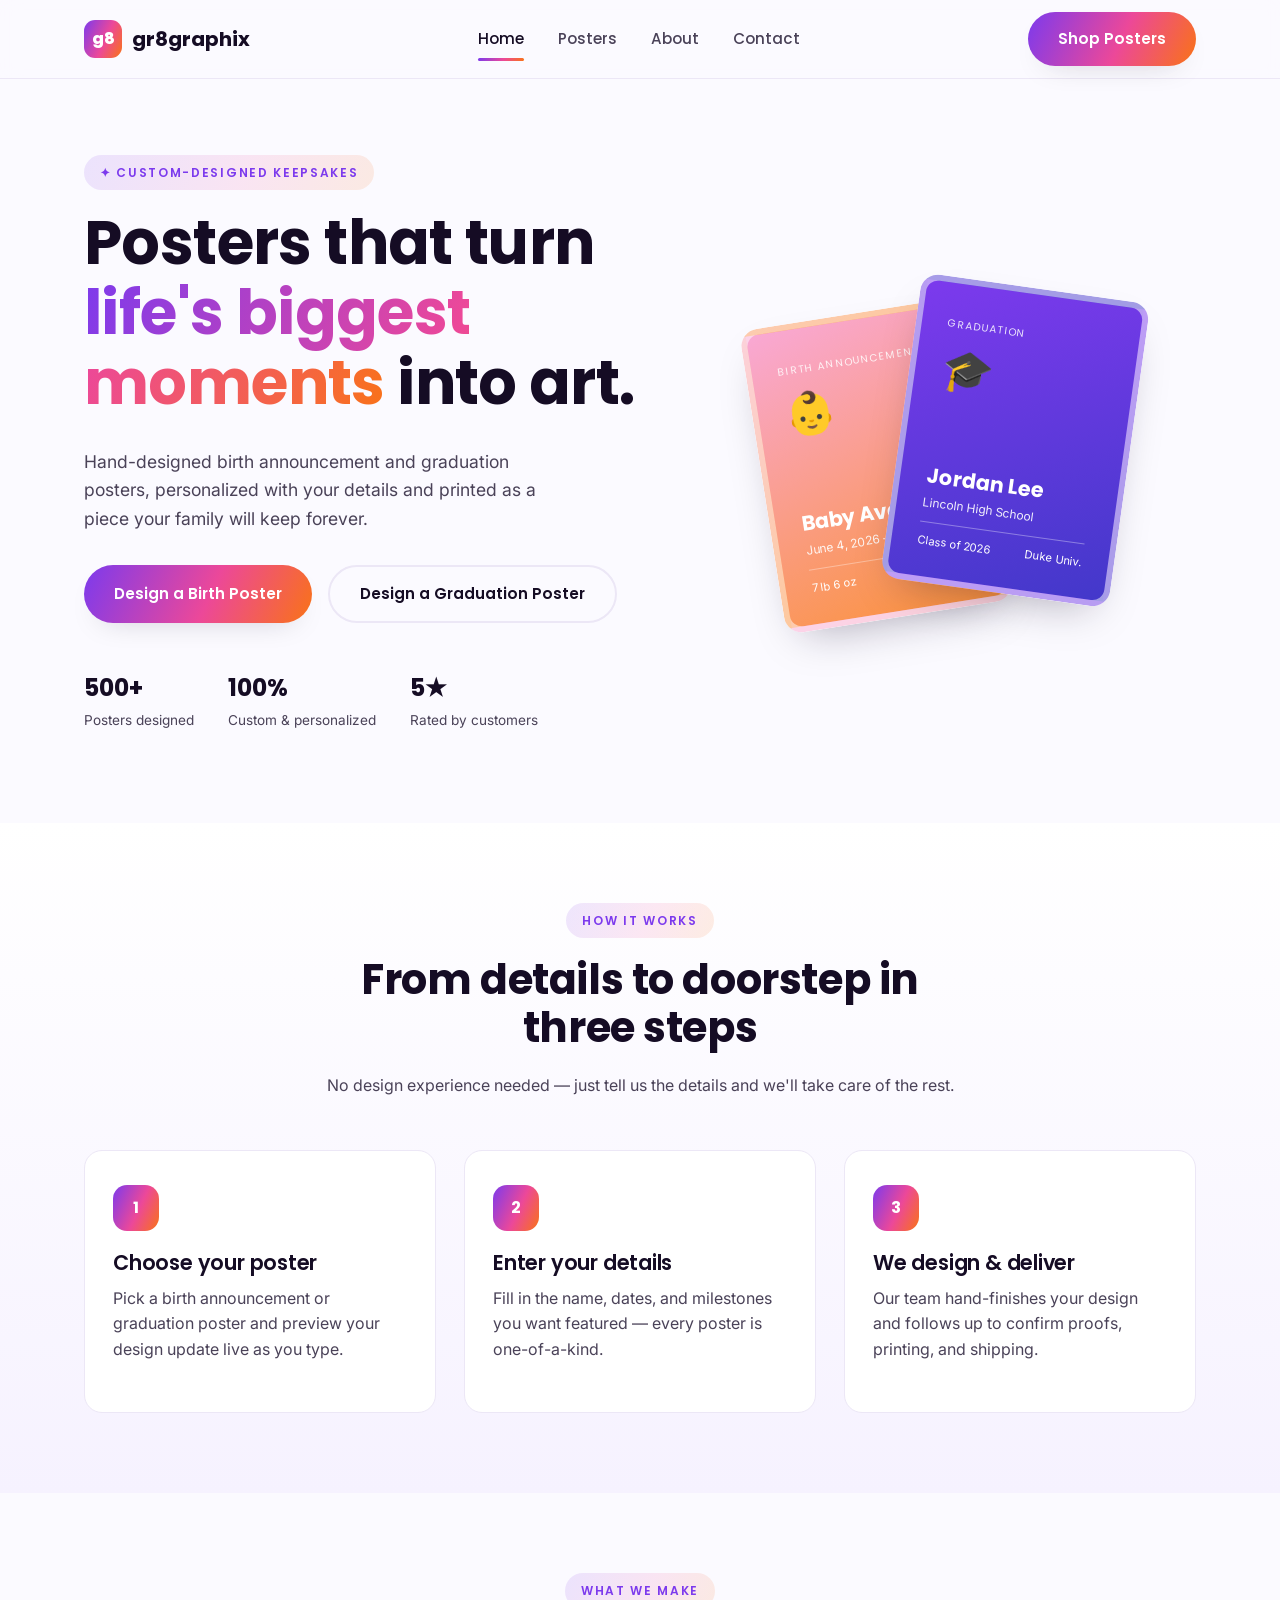
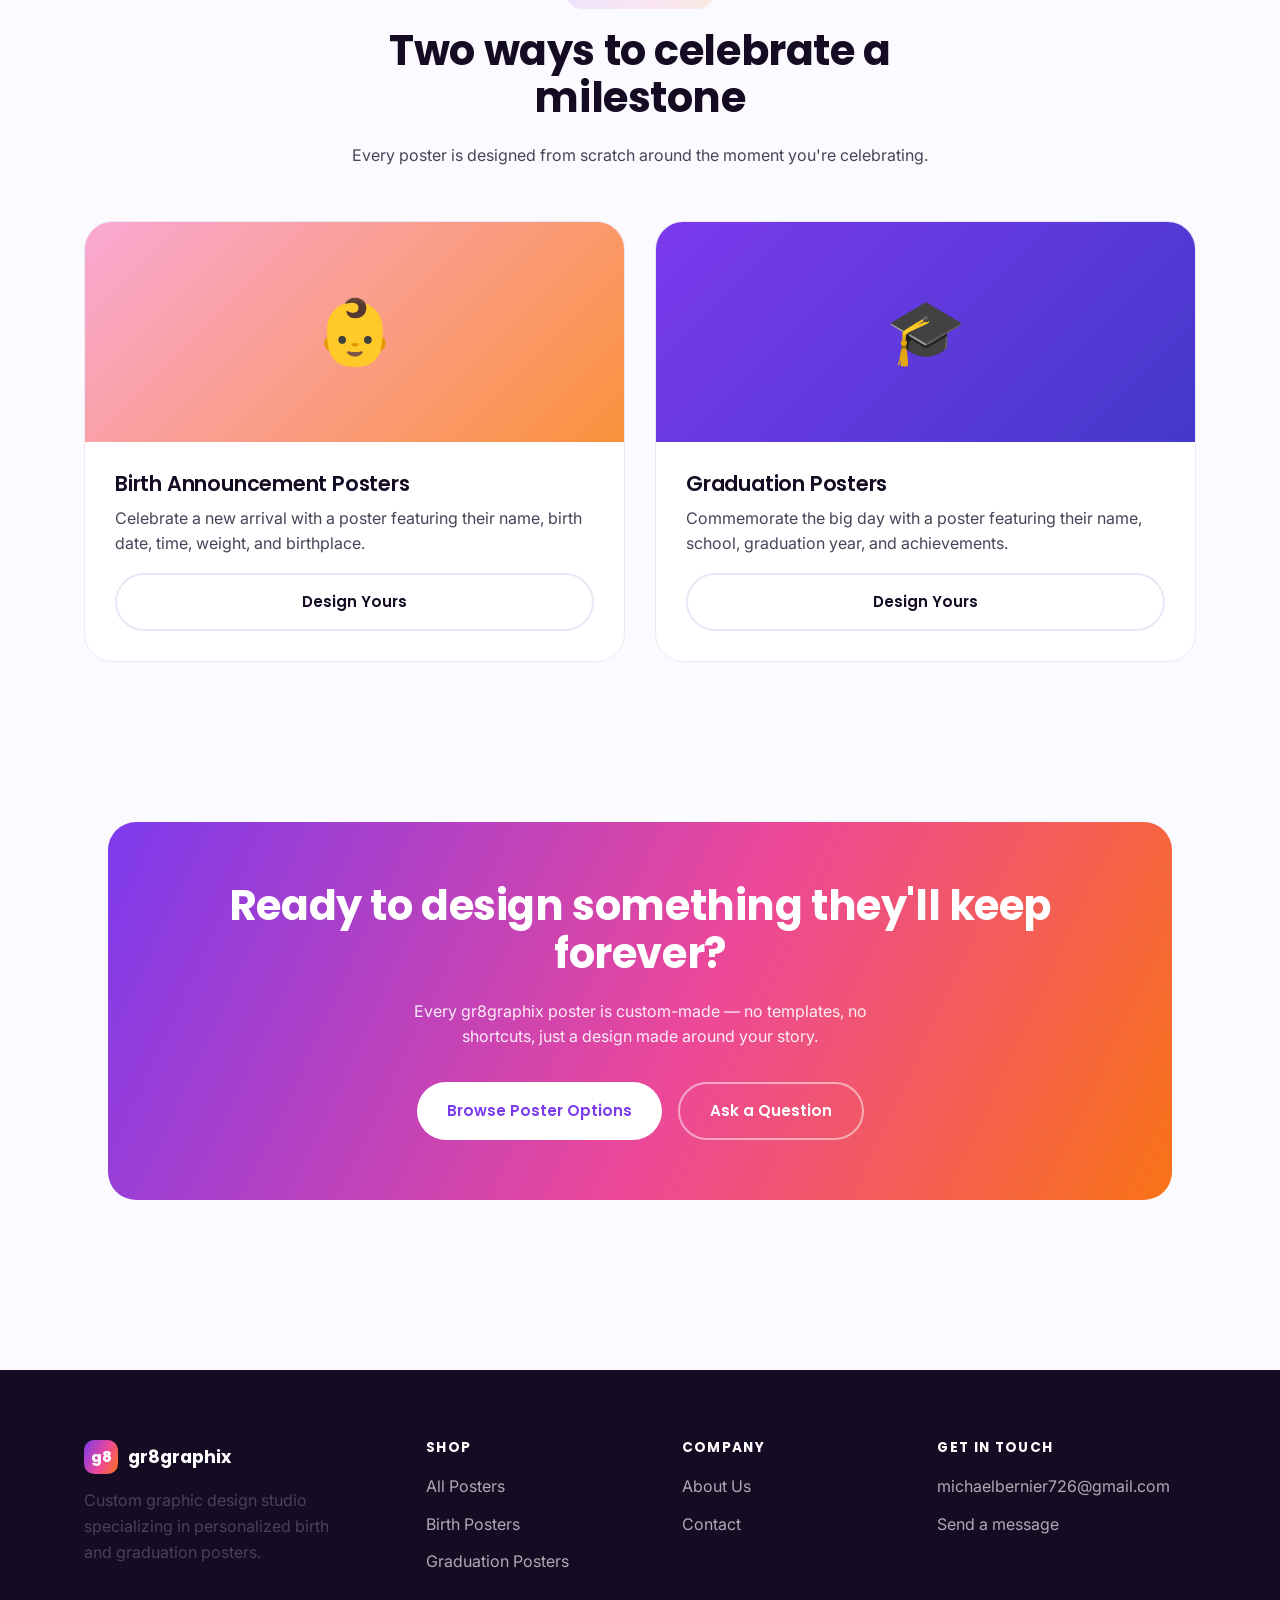
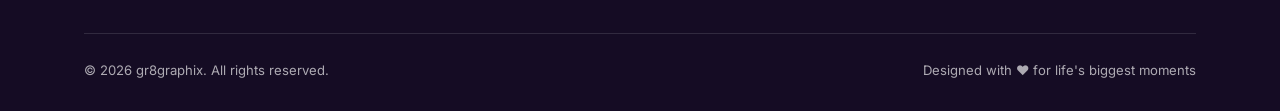
==== index.html @ 395bb6df "Add gr8graphix website: home, poster options, buy pages, about, contact Static multi-page site with " ====
<!DOCTYPE html>
<html lang="en">
<head>
<meta charset="UTF-8">
<meta name="viewport" content="width=device-width, initial-scale=1.0">
<title>gr8graphix — Custom Birth &amp; Graduation Posters</title>
<meta name="description" content="Custom-designed birth announcement and graduation posters from gr8graphix. Personalized keepsakes, made just for you.">
<link rel="preconnect" href="https://fonts.googleapis.com">
<link href="https://fonts.googleapis.com/css2?family=Inter:wght@400;500;600&family=Poppins:wght@600;700;800&display=swap" rel="stylesheet">
<link rel="stylesheet" href="css/style.css">
</head>
<body data-page="home">

<header class="navbar">
  <div class="container">
    <a href="index.html" class="logo">
      <span class="mark">g8</span>
      gr8graphix
    </a>
    <nav class="nav-links">
      <a href="index.html" data-nav="home">Home</a>
      <a href="posters.html" data-nav="posters">Posters</a>
      <a href="about.html" data-nav="about">About</a>
      <a href="contact.html" data-nav="contact">Contact</a>
    </nav>
    <div class="nav-cta">
      <a href="posters.html" class="btn btn-primary">Shop Posters</a>
      <button class="nav-toggle" aria-label="Toggle menu">
        <span></span><span></span><span></span>
      </button>
    </div>
  </div>
</header>

<main>

  <section class="hero">
    <div class="container">
      <div>
        <span class="eyebrow">✦ Custom-designed keepsakes</span>
        <h1>Posters that turn <span class="gradient-text">life's biggest moments</span> into art.</h1>
        <p style="font-size:1.1rem; max-width:480px;">
          Hand-designed birth announcement and graduation posters, personalized with your details
          and printed as a piece your family will keep forever.
        </p>
        <div class="hero-actions">
          <a href="birth.html" class="btn btn-primary">Design a Birth Poster</a>
          <a href="graduation.html" class="btn btn-outline">Design a Graduation Poster</a>
        </div>
        <div class="hero-stats">
          <div><strong>500+</strong><span>Posters designed</span></div>
          <div><strong>100%</strong><span>Custom &amp; personalized</span></div>
          <div><strong>5★</strong><span>Rated by customers</span></div>
        </div>
      </div>
      <div class="poster-stage">
        <div class="poster-card birth">
          <div>
            <span class="tag">Birth Announcement</span>
            <div class="big-emoji">👶</div>
          </div>
          <div>
            <div class="name">Baby Ava</div>
            <div class="meta">June 4, 2026 · Austin, TX</div>
            <div class="stat-row">
              <span>7 lb 6 oz</span>
              <span>8:14 AM</span>
            </div>
          </div>
        </div>
        <div class="poster-card grad">
          <div>
            <span class="tag">Graduation</span>
            <div class="big-emoji">🎓</div>
          </div>
          <div>
            <div class="name">Jordan Lee</div>
            <div class="meta">Lincoln High School</div>
            <div class="stat-row">
              <span>Class of 2026</span>
              <span>Duke Univ.</span>
            </div>
          </div>
        </div>
      </div>
    </div>
  </section>

  <section class="alt-bg">
    <div class="container">
      <div class="section-head">
        <span class="eyebrow">How it works</span>
        <h2>From details to doorstep in three steps</h2>
        <p>No design experience needed — just tell us the details and we'll take care of the rest.</p>
      </div>
      <div class="steps-grid">
        <div class="step-card">
          <div class="step-num">1</div>
          <h3>Choose your poster</h3>
          <p>Pick a birth announcement or graduation poster and preview your design update live as you type.</p>
        </div>
        <div class="step-card">
          <div class="step-num">2</div>
          <h3>Enter your details</h3>
          <p>Fill in the name, dates, and milestones you want featured — every poster is one-of-a-kind.</p>
        </div>
        <div class="step-card">
          <div class="step-num">3</div>
          <h3>We design &amp; deliver</h3>
          <p>Our team hand-finishes your design and follows up to confirm proofs, printing, and shipping.</p>
        </div>
      </div>
    </div>
  </section>

  <section>
    <div class="container">
      <div class="section-head">
        <span class="eyebrow">What we make</span>
        <h2>Two ways to celebrate a milestone</h2>
        <p>Every poster is designed from scratch around the moment you're celebrating.</p>
      </div>
      <div class="options-grid">
        <div class="option-card">
          <div class="option-banner birth"><span class="emoji">👶</span></div>
          <div class="option-body">
            <h3>Birth Announcement Posters</h3>
            <p>Celebrate a new arrival with a poster featuring their name, birth date, time, weight, and birthplace.</p>
            <a href="birth.html" class="btn btn-outline btn-block">Design Yours</a>
          </div>
        </div>
        <div class="option-card">
          <div class="option-banner grad"><span class="emoji">🎓</span></div>
          <div class="option-body">
            <h3>Graduation Posters</h3>
            <p>Commemorate the big day with a poster featuring their name, school, graduation year, and achievements.</p>
            <a href="graduation.html" class="btn btn-outline btn-block">Design Yours</a>
          </div>
        </div>
      </div>
    </div>
  </section>

  <section>
    <div class="container">
      <div class="cta-band">
        <h2>Ready to design something they'll keep forever?</h2>
        <p>Every gr8graphix poster is custom-made — no templates, no shortcuts, just a design made around your story.</p>
        <div class="hero-actions" style="justify-content:center;">
          <a href="posters.html" class="btn btn-light">Browse Poster Options</a>
          <a href="contact.html" class="btn btn-outline">Ask a Question</a>
        </div>
      </div>
    </div>
  </section>

</main>

<footer>
  <div class="container">
    <div class="footer-grid">
      <div>
        <div class="footer-logo">
          <span class="mark">g8</span>
          <span>gr8graphix</span>
        </div>
        <p style="max-width:260px;">Custom graphic design studio specializing in personalized birth and graduation posters.</p>
      </div>
      <div>
        <h4>Shop</h4>
        <ul>
          <li><a href="posters.html">All Posters</a></li>
          <li><a href="birth.html">Birth Posters</a></li>
          <li><a href="graduation.html">Graduation Posters</a></li>
        </ul>
      </div>
      <div>
        <h4>Company</h4>
        <ul>
          <li><a href="about.html">About Us</a></li>
          <li><a href="contact.html">Contact</a></li>
        </ul>
      </div>
      <div>
        <h4>Get in touch</h4>
        <ul>
          <li><a href="mailto:michaelbernier726@gmail.com">michaelbernier726@gmail.com</a></li>
          <li><a href="contact.html">Send a message</a></li>
        </ul>
      </div>
    </div>
    <div class="footer-bottom">
      <span>© <span data-year></span> gr8graphix. All rights reserved.</span>
      <span>Designed with ♥ for life's biggest moments</span>
    </div>
  </div>
</footer>

<script src="js/main.js"></script>
</body>
</html>
---- css/style.css ----
/* ==========================================================================
   gr8graphix — Bold & Modern theme
   ========================================================================== */

:root {
  --purple: #7c3aed;
  --pink: #ec4899;
  --orange: #f97316;
  --gradient: linear-gradient(115deg, var(--purple) 0%, var(--pink) 55%, var(--orange) 100%);
  --gradient-soft: linear-gradient(115deg, rgba(124,58,237,0.12) 0%, rgba(236,72,153,0.12) 55%, rgba(249,115,22,0.12) 100%);
  --ink: #150c24;
  --ink-soft: #4a4258;
  --bg: #fbfaff;
  --card: #ffffff;
  --line: #ece7f6;
  --radius-lg: 28px;
  --radius-md: 18px;
  --radius-sm: 12px;
  --shadow: 0 20px 45px -20px rgba(21, 12, 36, 0.35);
  --shadow-soft: 0 12px 30px -18px rgba(21, 12, 36, 0.25);
  font-size: 16px;
}

* { box-sizing: border-box; }

html { scroll-behavior: smooth; }

body {
  margin: 0;
  background: var(--bg);
  color: var(--ink);
  font-family: 'Inter', -apple-system, BlinkMacSystemFont, 'Segoe UI', sans-serif;
  line-height: 1.6;
  -webkit-font-smoothing: antialiased;
}

h1, h2, h3, h4 {
  font-family: 'Poppins', 'Inter', sans-serif;
  line-height: 1.15;
  margin: 0 0 0.5em;
  letter-spacing: -0.01em;
}

h1 { font-size: clamp(2.4rem, 5vw, 3.8rem); font-weight: 700; }
h2 { font-size: clamp(1.8rem, 3.4vw, 2.6rem); font-weight: 700; }
h3 { font-size: 1.3rem; font-weight: 600; }

p { margin: 0 0 1em; color: var(--ink-soft); }

a { color: inherit; text-decoration: none; }

img { max-width: 100%; display: block; }

.container {
  width: 100%;
  max-width: 1160px;
  margin: 0 auto;
  padding: 0 24px;
}

.gradient-text {
  background: var(--gradient);
  -webkit-background-clip: text;
  background-clip: text;
  color: transparent;
}

.eyebrow {
  display: inline-flex;
  align-items: center;
  gap: 8px;
  font-family: 'Poppins', sans-serif;
  font-size: 0.75rem;
  font-weight: 600;
  letter-spacing: 0.14em;
  text-transform: uppercase;
  color: var(--purple);
  background: var(--gradient-soft);
  padding: 8px 16px;
  border-radius: 999px;
  margin-bottom: 18px;
}

/* ---------- Buttons ---------- */
.btn {
  display: inline-flex;
  align-items: center;
  justify-content: center;
  gap: 8px;
  font-family: 'Poppins', sans-serif;
  font-weight: 600;
  font-size: 0.95rem;
  padding: 15px 30px;
  border-radius: 999px;
  border: none;
  cursor: pointer;
  transition: transform 0.2s ease, box-shadow 0.2s ease, opacity 0.2s ease;
  white-space: nowrap;
}

.btn-primary {
  background: var(--gradient);
  color: #fff;
  box-shadow: var(--shadow-soft);
}

.btn-primary:hover { transform: translateY(-2px); box-shadow: var(--shadow); }

.btn-outline {
  background: transparent;
  color: var(--ink);
  border: 2px solid var(--line);
}

.btn-outline:hover { border-color: var(--purple); color: var(--purple); }

.btn-light {
  background: #fff;
  color: var(--purple);
}

.btn-light:hover { transform: translateY(-2px); }

.btn-block { width: 100%; }

/* ---------- Navbar ---------- */
.navbar {
  position: sticky;
  top: 0;
  z-index: 100;
  background: rgba(251, 250, 255, 0.85);
  backdrop-filter: blur(10px);
  border-bottom: 1px solid var(--line);
}

.navbar .container {
  display: flex;
  align-items: center;
  justify-content: space-between;
  height: 78px;
}

.logo {
  display: flex;
  align-items: center;
  gap: 10px;
  font-family: 'Poppins', sans-serif;
  font-weight: 700;
  font-size: 1.25rem;
  color: var(--ink);
}

.logo .mark {
  width: 38px;
  height: 38px;
  border-radius: 11px;
  background: var(--gradient);
  display: flex;
  align-items: center;
  justify-content: center;
  color: #fff;
  font-weight: 800;
  font-size: 1rem;
}

.nav-links {
  display: flex;
  align-items: center;
  gap: 34px;
  font-family: 'Poppins', sans-serif;
  font-weight: 500;
  font-size: 0.95rem;
}

.nav-links a {
  color: var(--ink-soft);
  position: relative;
  padding: 6px 0;
}

.nav-links a:hover, .nav-links a.active { color: var(--ink); }

.nav-links a.active::after {
  content: "";
  position: absolute;
  left: 0; right: 0; bottom: -4px;
  height: 3px;
  border-radius: 3px;
  background: var(--gradient);
}

.nav-cta { display: flex; align-items: center; gap: 18px; }

.nav-toggle {
  display: none;
  flex-direction: column;
  gap: 5px;
  background: none;
  border: none;
  cursor: pointer;
  padding: 8px;
}

.nav-toggle span {
  width: 24px;
  height: 2px;
  background: var(--ink);
  border-radius: 2px;
}

/* ---------- Hero ---------- */
.hero {
  padding: 76px 0 90px;
  overflow: hidden;
}

.hero .container {
  display: grid;
  grid-template-columns: 1.05fr 0.95fr;
  gap: 50px;
  align-items: center;
}

.hero-actions {
  display: flex;
  gap: 16px;
  flex-wrap: wrap;
  margin-top: 32px;
}

.hero-stats {
  display: flex;
  gap: 34px;
  margin-top: 46px;
  flex-wrap: wrap;
}

.hero-stats div strong {
  display: block;
  font-family: 'Poppins', sans-serif;
  font-size: 1.5rem;
  color: var(--ink);
}

.hero-stats div span { font-size: 0.85rem; color: var(--ink-soft); }

/* ---------- Poster mockups (CSS-only) ---------- */
.poster-stage {
  position: relative;
  min-height: 420px;
  display: flex;
  align-items: center;
  justify-content: center;
}

.poster-card {
  width: 230px;
  aspect-ratio: 3/4;
  border-radius: var(--radius-md);
  box-shadow: var(--shadow);
  padding: 26px;
  display: flex;
  flex-direction: column;
  justify-content: space-between;
  color: #fff;
  position: absolute;
  border: 6px solid rgba(255,255,255,0.5);
}

.poster-card.birth {
  background: linear-gradient(160deg, #f9a8d4 0%, #fb923c 100%);
  transform: rotate(-9deg) translate(-70px, 10px);
}

.poster-card.grad {
  background: linear-gradient(160deg, #7c3aed 0%, #4338ca 100%);
  transform: rotate(8deg) translate(70px, -14px);
  z-index: 2;
}

.poster-card .tag {
  font-family: 'Poppins', sans-serif;
  font-size: 0.65rem;
  text-transform: uppercase;
  letter-spacing: 0.12em;
  opacity: 0.85;
}

.poster-card .big-emoji { font-size: 2.6rem; }

.poster-card .name {
  font-family: 'Poppins', sans-serif;
  font-weight: 700;
  font-size: 1.3rem;
}

.poster-card .meta { font-size: 0.75rem; opacity: 0.9; }

.poster-card .stat-row {
  display: flex;
  justify-content: space-between;
  font-size: 0.7rem;
  border-top: 1px solid rgba(255,255,255,0.35);
  padding-top: 10px;
  margin-top: 10px;
}

/* ---------- Sections ---------- */
section { padding: 80px 0; }

.section-head {
  max-width: 640px;
  margin: 0 auto 52px;
  text-align: center;
}

.section-head.left { margin: 0 0 48px; text-align: left; }

.alt-bg { background: linear-gradient(180deg, #fff 0%, #f6f2ff 100%); }

/* ---------- Steps ---------- */
.steps-grid {
  display: grid;
  grid-template-columns: repeat(3, 1fr);
  gap: 28px;
}

.step-card {
  background: var(--card);
  border: 1px solid var(--line);
  border-radius: var(--radius-md);
  padding: 34px 28px;
}

.step-num {
  width: 46px;
  height: 46px;
  border-radius: 14px;
  background: var(--gradient);
  color: #fff;
  display: flex;
  align-items: center;
  justify-content: center;
  font-family: 'Poppins', sans-serif;
  font-weight: 700;
  margin-bottom: 20px;
}

/* ---------- Option / category cards ---------- */
.options-grid {
  display: grid;
  grid-template-columns: repeat(2, 1fr);
  gap: 30px;
}

.option-card {
  background: var(--card);
  border-radius: var(--radius-lg);
  border: 1px solid var(--line);
  overflow: hidden;
  display: flex;
  flex-direction: column;
  transition: transform 0.25s ease, box-shadow 0.25s ease;
}

.option-card:hover { transform: translateY(-6px); box-shadow: var(--shadow); }

.option-banner {
  height: 220px;
  display: flex;
  align-items: center;
  justify-content: center;
  position: relative;
}

.option-banner.birth { background: linear-gradient(135deg, #f9a8d4, #fb923c); }
.option-banner.grad { background: linear-gradient(135deg, #7c3aed, #4338ca); }

.option-banner .emoji { font-size: 4rem; }

.option-body { padding: 30px; flex: 1; display: flex; flex-direction: column; }

.option-price {
  font-family: 'Poppins', sans-serif;
  font-weight: 700;
  font-size: 1.4rem;
  color: var(--ink);
  margin: 10px 0 18px;
}

.option-price span {
  font-size: 0.85rem;
  font-weight: 500;
  color: var(--ink-soft);
}

.feature-list { list-style: none; padding: 0; margin: 0 0 24px; }

.feature-list li {
  display: flex;
  align-items: flex-start;
  gap: 10px;
  font-size: 0.92rem;
  color: var(--ink-soft);
  margin-bottom: 10px;
}

.feature-list li::before {
  content: "✓";
  color: var(--purple);
  font-weight: 700;
  flex-shrink: 0;
}

/* ---------- Buy pages ---------- */
.buy-layout {
  display: grid;
  grid-template-columns: 0.85fr 1.15fr;
  gap: 56px;
  align-items: start;
}

.buy-preview {
  position: sticky;
  top: 110px;
  display: flex;
  flex-direction: column;
  align-items: center;
  gap: 22px;
}

.preview-poster {
  width: 100%;
  max-width: 320px;
  aspect-ratio: 3/4;
  border-radius: var(--radius-lg);
  box-shadow: var(--shadow);
  border: 8px solid #fff;
  padding: 36px 28px;
  display: flex;
  flex-direction: column;
  justify-content: space-between;
  color: #fff;
}

.preview-poster.birth { background: linear-gradient(165deg, #f9a8d4 0%, #fb923c 100%); }
.preview-poster.grad { background: linear-gradient(165deg, #7c3aed 0%, #4338ca 100%); }

.preview-poster .top-emoji { font-size: 2.8rem; }

.preview-poster .p-name {
  font-family: 'Poppins', sans-serif;
  font-weight: 700;
  font-size: 1.6rem;
  word-break: break-word;
}

.preview-poster .p-line { font-size: 0.85rem; opacity: 0.92; margin: 3px 0; }

.preview-poster .p-footer {
  border-top: 1px solid rgba(255,255,255,0.4);
  padding-top: 14px;
  margin-top: 14px;
  display: grid;
  gap: 6px;
  font-size: 0.78rem;
}

.preview-note {
  background: var(--card);
  border: 1px solid var(--line);
  border-radius: var(--radius-md);
  padding: 20px 22px;
  font-size: 0.88rem;
  color: var(--ink-soft);
  width: 100%;
  max-width: 320px;
}

.preview-note strong { color: var(--ink); }

/* ---------- Forms ---------- */
.form-card {
  background: var(--card);
  border: 1px solid var(--line);
  border-radius: var(--radius-lg);
  padding: 42px;
  box-shadow: var(--shadow-soft);
}

.form-row {
  display: grid;
  grid-template-columns: 1fr 1fr;
  gap: 20px;
}

.field { margin-bottom: 22px; }

.field label {
  display: block;
  font-family: 'Poppins', sans-serif;
  font-size: 0.85rem;
  font-weight: 600;
  margin-bottom: 8px;
  color: var(--ink);
}

.field .hint {
  font-size: 0.78rem;
  color: var(--ink-soft);
  font-weight: 400;
  margin-left: 4px;
}

.field input,
.field select,
.field textarea {
  width: 100%;
  padding: 13px 16px;
  border-radius: var(--radius-sm);
  border: 1.5px solid var(--line);
  background: #fdfcff;
  font-family: 'Inter', sans-serif;
  font-size: 0.95rem;
  color: var(--ink);
  transition: border-color 0.2s ease, box-shadow 0.2s ease;
}

.field input:focus,
.field select:focus,
.field textarea:focus {
  outline: none;
  border-color: var(--purple);
  box-shadow: 0 0 0 4px rgba(124, 58, 237, 0.12);
}

.field textarea { resize: vertical; min-height: 100px; }

fieldset {
  border: none;
  padding: 0;
  margin: 0 0 30px;
}

fieldset legend {
  font-family: 'Poppins', sans-serif;
  font-weight: 700;
  font-size: 1.05rem;
  padding: 0 0 16px;
  display: flex;
  align-items: center;
  gap: 10px;
}

fieldset legend .badge {
  width: 26px;
  height: 26px;
  border-radius: 8px;
  background: var(--gradient);
  color: #fff;
  font-size: 0.75rem;
  display: flex;
  align-items: center;
  justify-content: center;
  font-family: 'Poppins', sans-serif;
}

.form-note {
  font-size: 0.82rem;
  color: var(--ink-soft);
  background: var(--gradient-soft);
  border-radius: var(--radius-sm);
  padding: 14px 18px;
  margin-bottom: 26px;
}

.form-status {
  display: none;
  border-radius: var(--radius-sm);
  padding: 16px 18px;
  font-size: 0.9rem;
  margin-top: 20px;
}

.form-status.show { display: block; }

.form-status.success {
  background: #ecfdf5;
  color: #047857;
  border: 1px solid #a7f3d0;
}

.form-status.error {
  background: #fef2f2;
  color: #b91c1c;
  border: 1px solid #fecaca;
}

/* ---------- About page ---------- */
.about-hero {
  display: grid;
  grid-template-columns: 1fr 1fr;
  gap: 50px;
  align-items: center;
}

.value-grid {
  display: grid;
  grid-template-columns: repeat(3, 1fr);
  gap: 26px;
}

.value-card {
  padding: 30px;
  border-radius: var(--radius-md);
  background: var(--card);
  border: 1px solid var(--line);
}

.value-card .icon {
  font-size: 1.8rem;
  margin-bottom: 14px;
}

.about-photo {
  border-radius: var(--radius-lg);
  background: var(--gradient);
  aspect-ratio: 4/3.4;
  display: flex;
  align-items: center;
  justify-content: center;
  color: #fff;
  font-family: 'Poppins', sans-serif;
  font-weight: 700;
  font-size: 1.4rem;
  text-align: center;
  padding: 30px;
  box-shadow: var(--shadow);
  position: relative;
}

/* ---------- Contact page ---------- */
.contact-grid {
  display: grid;
  grid-template-columns: 0.85fr 1.15fr;
  gap: 50px;
}

.contact-info-card {
  background: var(--ink);
  color: #fff;
  border-radius: var(--radius-lg);
  padding: 40px;
}

.contact-info-card h3 { color: #fff; }
.contact-info-card p { color: rgba(255,255,255,0.7); }

.contact-item {
  display: flex;
  gap: 14px;
  align-items: flex-start;
  margin-bottom: 26px;
}

.contact-item .icon {
  width: 42px;
  height: 42px;
  border-radius: 12px;
  background: var(--gradient);
  display: flex;
  align-items: center;
  justify-content: center;
  flex-shrink: 0;
}

.contact-item strong { display: block; color: #fff; font-family: 'Poppins', sans-serif; }
.contact-item span { color: rgba(255,255,255,0.7); font-size: 0.9rem; }

.social-row { display: flex; gap: 12px; margin-top: 10px; }

.social-row a {
  width: 40px;
  height: 40px;
  border-radius: 10px;
  background: rgba(255,255,255,0.1);
  display: flex;
  align-items: center;
  justify-content: center;
  transition: background 0.2s ease;
}

.social-row a:hover { background: var(--gradient); }

/* ---------- FAQ ---------- */
.faq-item {
  border-bottom: 1px solid var(--line);
  padding: 22px 0;
}

.faq-item h4 { margin-bottom: 8px; }

/* ---------- CTA band ---------- */
.cta-band {
  background: var(--gradient);
  border-radius: var(--radius-lg);
  padding: 60px;
  text-align: center;
  color: #fff;
  margin: 0 24px;
}

.cta-band h2 { color: #fff; }
.cta-band p { color: rgba(255,255,255,0.9); max-width: 520px; margin: 0 auto 30px; }
.cta-band .btn-outline { border-color: rgba(255,255,255,0.5); color: #fff; }
.cta-band .btn-outline:hover { border-color: #fff; background: rgba(255,255,255,0.12); }

/* ---------- Footer ---------- */
footer {
  background: var(--ink);
  color: rgba(255,255,255,0.65);
  padding: 70px 0 30px;
  margin-top: 90px;
}

.footer-grid {
  display: grid;
  grid-template-columns: 1.4fr 1fr 1fr 1.2fr;
  gap: 40px;
  padding-bottom: 46px;
  border-bottom: 1px solid rgba(255,255,255,0.12);
}

.footer-grid h4 {
  color: #fff;
  font-size: 0.85rem;
  text-transform: uppercase;
  letter-spacing: 0.1em;
  margin-bottom: 18px;
}

.footer-grid ul { list-style: none; padding: 0; margin: 0; }
.footer-grid li { margin-bottom: 12px; }
.footer-grid a:hover { color: #fff; }

.footer-logo { display: flex; align-items: center; gap: 10px; margin-bottom: 14px; }
.footer-logo .mark {
  width: 34px; height: 34px; border-radius: 10px;
  background: var(--gradient); display: flex; align-items: center; justify-content: center;
  color: #fff; font-weight: 800; font-family: 'Poppins', sans-serif; font-size: 0.9rem;
}
.footer-logo span { color: #fff; font-family: 'Poppins', sans-serif; font-weight: 700; font-size: 1.1rem; }

.footer-bottom {
  display: flex;
  justify-content: space-between;
  align-items: center;
  padding-top: 26px;
  font-size: 0.82rem;
  flex-wrap: wrap;
  gap: 10px;
}

/* ---------- Page header (non-home pages) ---------- */
.page-header {
  padding: 60px 0 20px;
  text-align: center;
}

.page-header p { max-width: 560px; margin: 0 auto; }

/* ---------- Responsive ---------- */
@media (max-width: 960px) {
  .hero .container { grid-template-columns: 1fr; }
  .poster-stage { min-height: 340px; order: -1; }
  .options-grid { grid-template-columns: 1fr; }
  .steps-grid { grid-template-columns: 1fr; }
  .value-grid { grid-template-columns: 1fr 1fr; }
  .buy-layout { grid-template-columns: 1fr; }
  .buy-preview { position: static; }
  .about-hero { grid-template-columns: 1fr; }
  .contact-grid { grid-template-columns: 1fr; }
  .footer-grid { grid-template-columns: 1fr 1fr; }
}

@media (max-width: 720px) {
  .nav-links, .nav-cta .btn { display: none; }
  .nav-toggle { display: flex; }
  .navbar.open .nav-links {
    display: flex;
    flex-direction: column;
    position: absolute;
    top: 78px;
    left: 0; right: 0;
    background: #fff;
    padding: 24px;
    border-bottom: 1px solid var(--line);
    gap: 18px;
  }
  .form-row { grid-template-columns: 1fr; }
  .value-grid { grid-template-columns: 1fr; }
  .cta-band { padding: 40px 24px; margin: 0 12px; }
  .footer-grid { grid-template-columns: 1fr; }
}
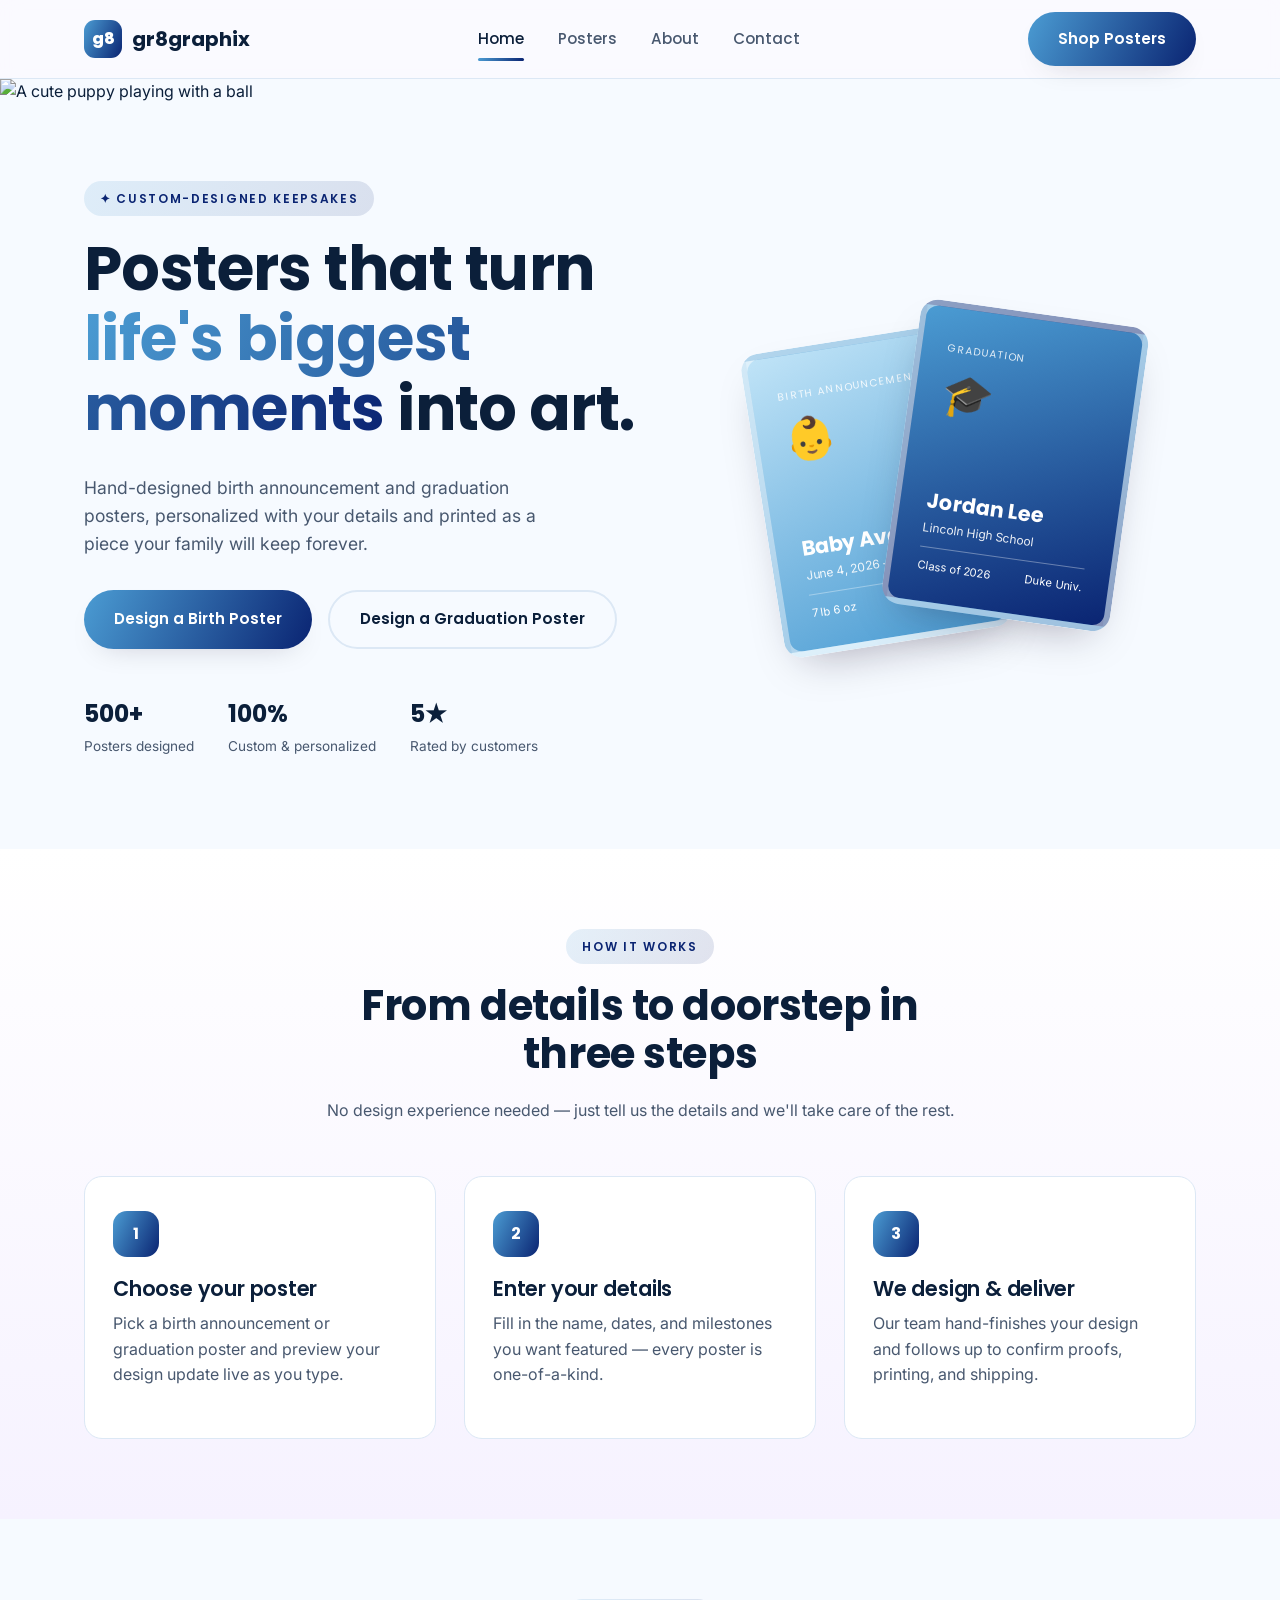
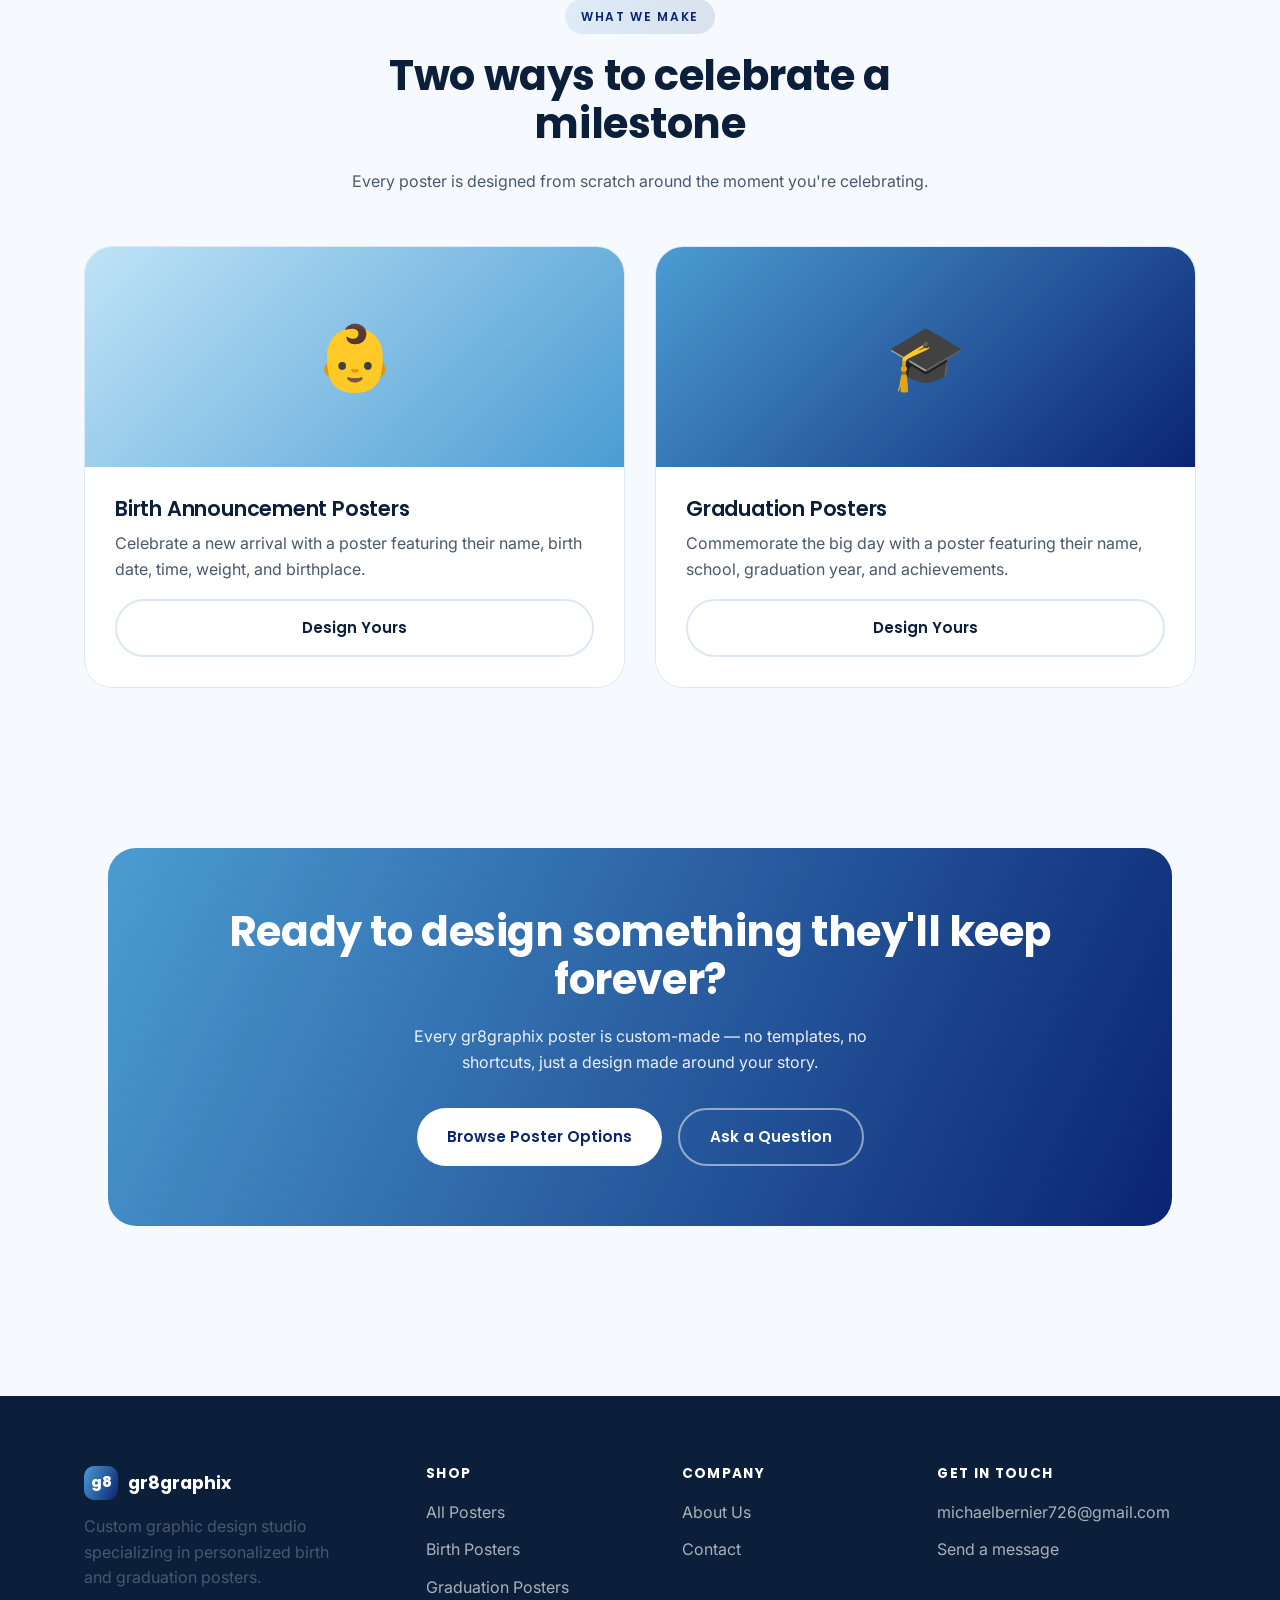
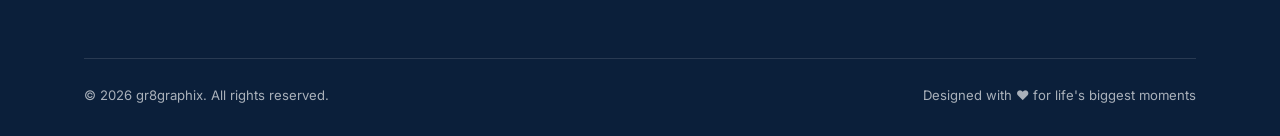
==== commit d154f335: "ImageTestindex.html" ====
--- a/index.html
+++ b/index.html
@@ -33,6 +33,7 @@
 </header>
 
 <main>
+  <img src="https://drive.google.com/file/d/1_B_FJeFG6KOYCcwq5XKd-Oa-of-eK8rv/view?usp=sharing" alt="A cute puppy playing with a ball">
 
   <section class="hero">
     <div class="container">
--- a/css/style.css
+++ b/css/style.css
@@ -3,16 +3,17 @@
    ========================================================================== */
 
 :root {
-  --purple: #7c3aed;
-  --pink: #ec4899;
-  --orange: #f97316;
-  --gradient: linear-gradient(115deg, var(--purple) 0%, var(--pink) 55%, var(--orange) 100%);
-  --gradient-soft: linear-gradient(115deg, rgba(124,58,237,0.12) 0%, rgba(236,72,153,0.12) 55%, rgba(249,115,22,0.12) 100%);
-  --ink: #150c24;
-  --ink-soft: #4a4258;
-  --bg: #fbfaff;
+  --carolina: #4b9cd3;
+  --sky: #7ec4e8;
+  --navy: #0a2472;
+  --navy-deep: #041e42;
+  --gradient: linear-gradient(115deg, var(--carolina) 0%, var(--navy) 100%);
+  --gradient-soft: linear-gradient(115deg, rgba(75,156,211,0.14) 0%, rgba(10,36,114,0.12) 100%);
+  --ink: #0b1f3a;
+  --ink-soft: #48586f;
+  --bg: #f6faff;
   --card: #ffffff;
-  --line: #ece7f6;
+  --line: #dce8f5;
   --radius-lg: 28px;
   --radius-md: 18px;
   --radius-sm: 12px;
@@ -74,7 +75,7 @@
   font-weight: 600;
   letter-spacing: 0.14em;
   text-transform: uppercase;
-  color: var(--purple);
+  color: var(--navy);
   background: var(--gradient-soft);
   padding: 8px 16px;
   border-radius: 999px;
@@ -112,11 +113,11 @@
   border: 2px solid var(--line);
 }
 
-.btn-outline:hover { border-color: var(--purple); color: var(--purple); }
+.btn-outline:hover { border-color: var(--navy); color: var(--navy); }
 
 .btn-light {
   background: #fff;
-  color: var(--purple);
+  color: var(--navy);
 }
 
 .btn-light:hover { transform: translateY(-2px); }
@@ -268,12 +269,12 @@
 }
 
 .poster-card.birth {
-  background: linear-gradient(160deg, #f9a8d4 0%, #fb923c 100%);
+  background: linear-gradient(160deg, #bfe3f7 0%, var(--carolina) 100%);
   transform: rotate(-9deg) translate(-70px, 10px);
 }
 
 .poster-card.grad {
-  background: linear-gradient(160deg, #7c3aed 0%, #4338ca 100%);
+  background: linear-gradient(160deg, var(--carolina) 0%, var(--navy) 100%);
   transform: rotate(8deg) translate(70px, -14px);
   z-index: 2;
 }
@@ -373,8 +374,8 @@
   position: relative;
 }
 
-.option-banner.birth { background: linear-gradient(135deg, #f9a8d4, #fb923c); }
-.option-banner.grad { background: linear-gradient(135deg, #7c3aed, #4338ca); }
+.option-banner.birth { background: linear-gradient(135deg, #bfe3f7, var(--carolina)); }
+.option-banner.grad { background: linear-gradient(135deg, var(--carolina), var(--navy)); }
 
 .option-banner .emoji { font-size: 4rem; }
 
@@ -407,7 +408,7 @@
 
 .feature-list li::before {
   content: "✓";
-  color: var(--purple);
+  color: var(--navy);
   font-weight: 700;
   flex-shrink: 0;
 }
@@ -443,8 +444,8 @@
   color: #fff;
 }
 
-.preview-poster.birth { background: linear-gradient(165deg, #f9a8d4 0%, #fb923c 100%); }
-.preview-poster.grad { background: linear-gradient(165deg, #7c3aed 0%, #4338ca 100%); }
+.preview-poster.birth { background: linear-gradient(165deg, #bfe3f7 0%, var(--carolina) 100%); }
+.preview-poster.grad { background: linear-gradient(165deg, var(--carolina) 0%, var(--navy) 100%); }
 
 .preview-poster .top-emoji { font-size: 2.8rem; }
 
@@ -530,8 +531,8 @@
 .field select:focus,
 .field textarea:focus {
   outline: none;
-  border-color: var(--purple);
-  box-shadow: 0 0 0 4px rgba(124, 58, 237, 0.12);
+  border-color: var(--carolina);
+  box-shadow: 0 0 0 4px rgba(75, 156, 211, 0.16);
 }
 
 .field textarea { resize: vertical; min-height: 100px; }
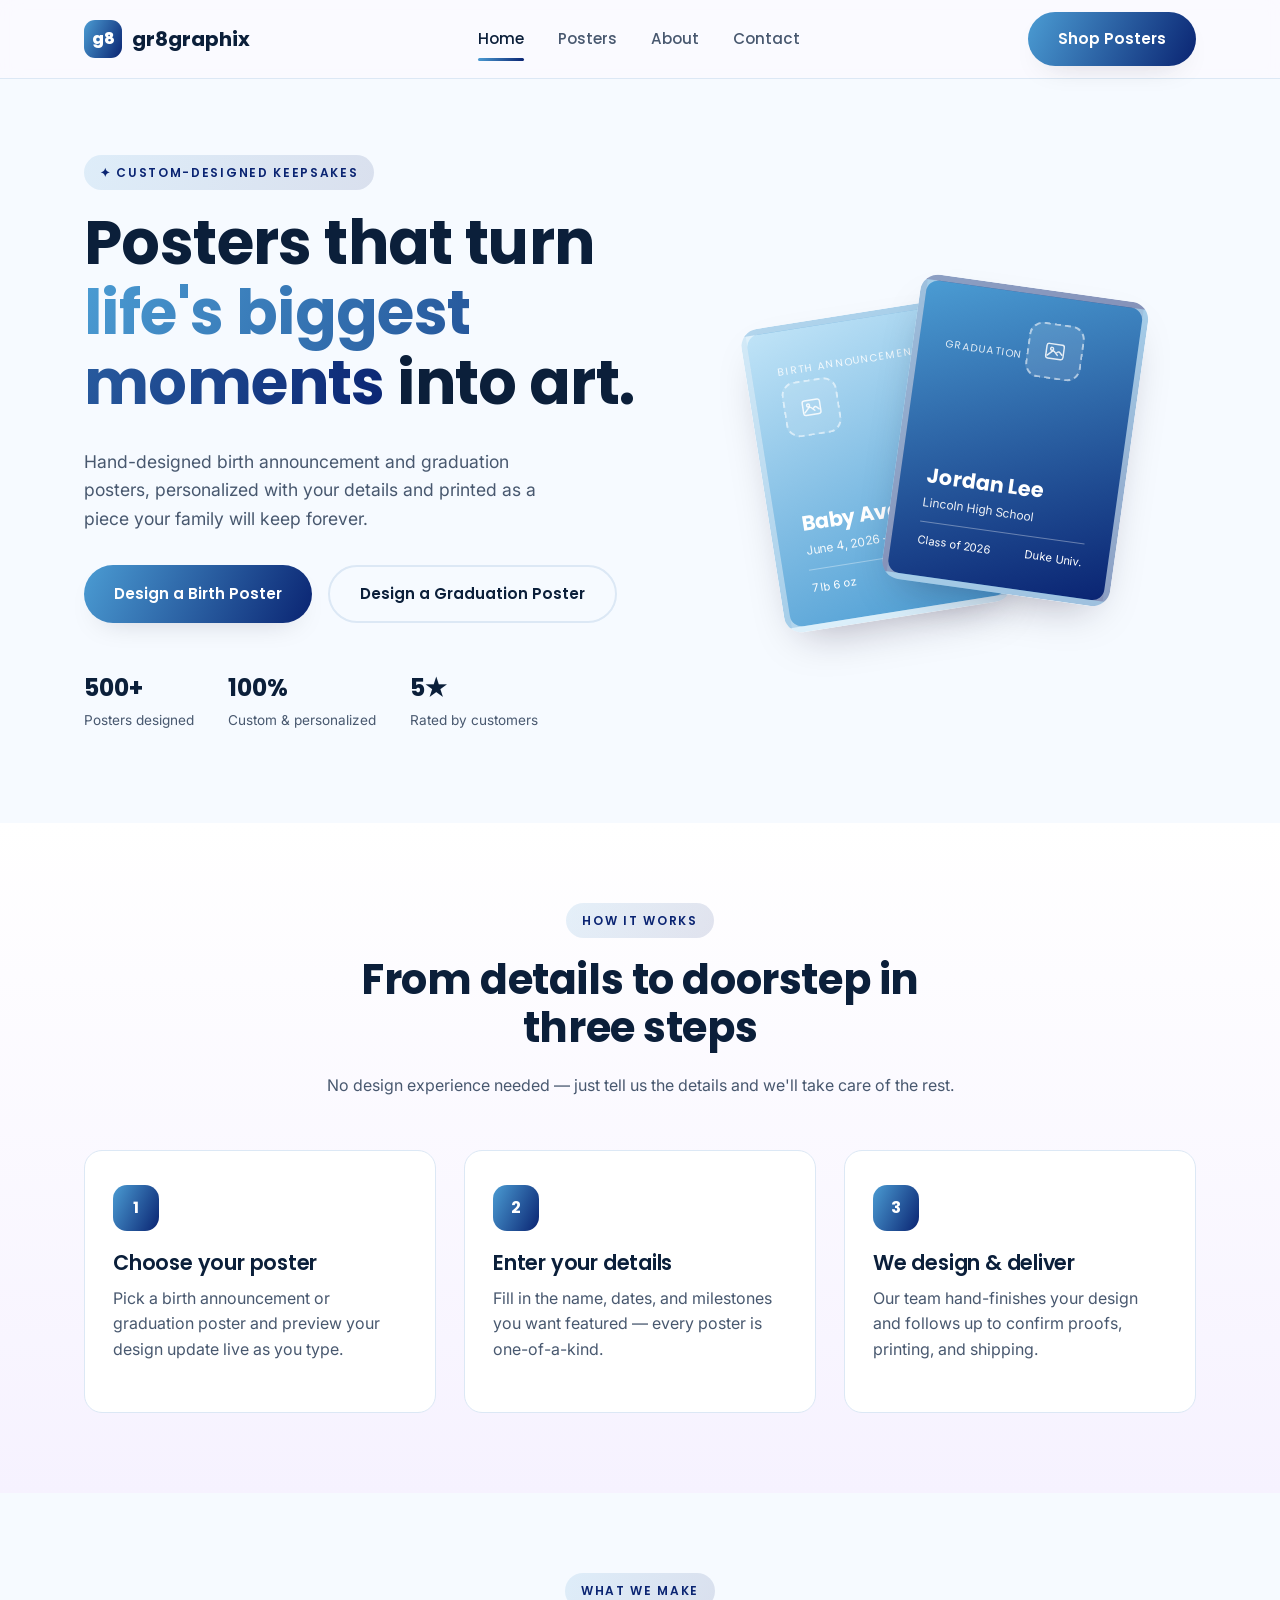
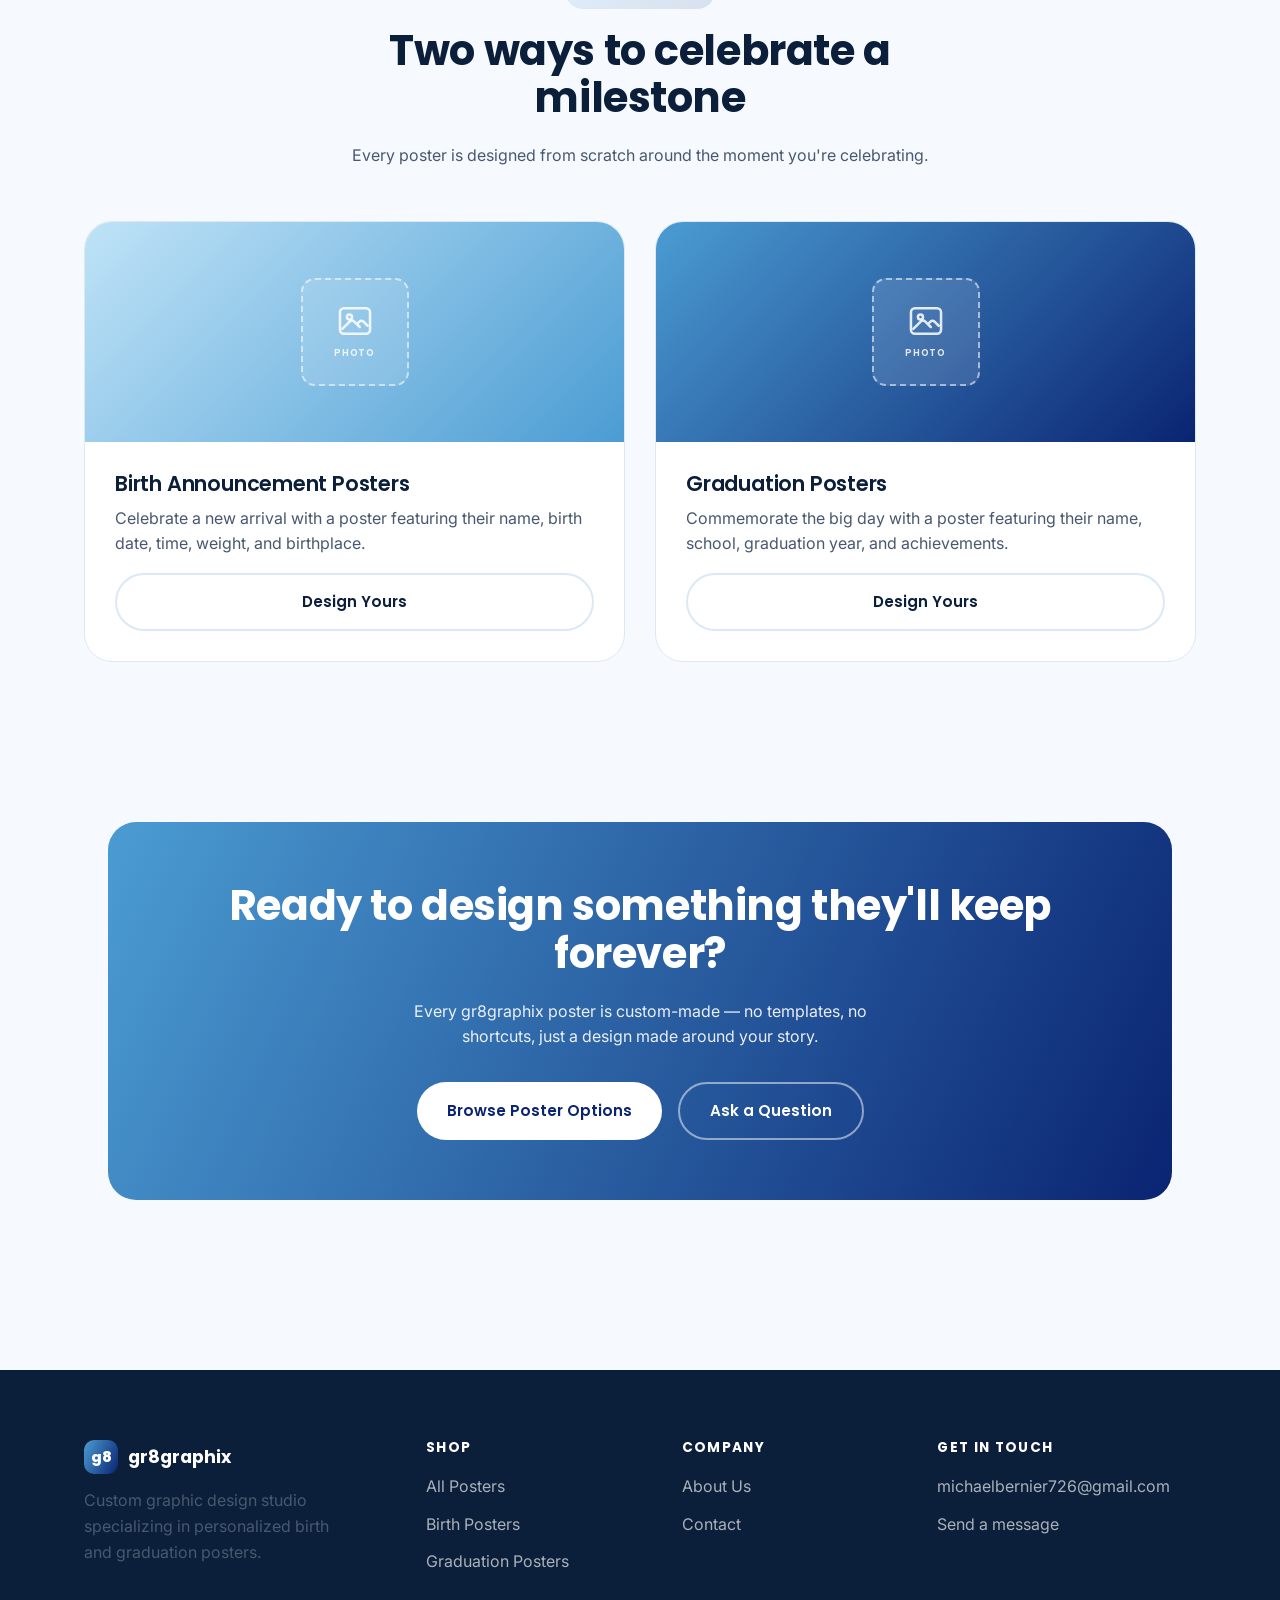
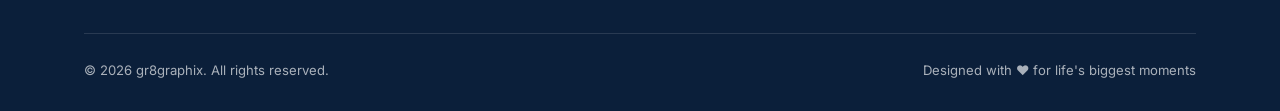
==== commit f14b1c5a: "Replace baby/graduation cap emoji with photo placeholders Swaps the emoji standing in for poster ima" ====
--- a/index.html
+++ b/index.html
@@ -33,7 +33,6 @@
 </header>
 
 <main>
-  <img src="https://drive.google.com/file/d/1_B_FJeFG6KOYCcwq5XKd-Oa-of-eK8rv/view?usp=sharing" alt="A cute puppy playing with a ball">
 
   <section class="hero">
     <div class="container">
@@ -58,7 +57,13 @@
         <div class="poster-card birth">
           <div>
             <span class="tag">Birth Announcement</span>
-            <div class="big-emoji">👶</div>
+            <div class="photo-placeholder photo-placeholder--sm">
+              <svg viewBox="0 0 24 24" fill="none" xmlns="http://www.w3.org/2000/svg" aria-hidden="true">
+                <rect x="2.5" y="4" width="19" height="16" rx="2.5" stroke="currentColor" stroke-width="1.6"/>
+                <circle cx="8.5" cy="9.5" r="1.6" stroke="currentColor" stroke-width="1.6"/>
+                <path d="M4 17l4.8-4.8a1.8 1.8 0 0 1 2.6 0L15 15.8M13.2 14l1.6-1.6a1.8 1.8 0 0 1 2.6 0L20 15" stroke="currentColor" stroke-width="1.6" stroke-linecap="round" stroke-linejoin="round"/>
+              </svg>
+            </div>
           </div>
           <div>
             <div class="name">Baby Ava</div>
@@ -72,7 +77,13 @@
         <div class="poster-card grad">
           <div>
             <span class="tag">Graduation</span>
-            <div class="big-emoji">🎓</div>
+            <div class="photo-placeholder photo-placeholder--sm">
+              <svg viewBox="0 0 24 24" fill="none" xmlns="http://www.w3.org/2000/svg" aria-hidden="true">
+                <rect x="2.5" y="4" width="19" height="16" rx="2.5" stroke="currentColor" stroke-width="1.6"/>
+                <circle cx="8.5" cy="9.5" r="1.6" stroke="currentColor" stroke-width="1.6"/>
+                <path d="M4 17l4.8-4.8a1.8 1.8 0 0 1 2.6 0L15 15.8M13.2 14l1.6-1.6a1.8 1.8 0 0 1 2.6 0L20 15" stroke="currentColor" stroke-width="1.6" stroke-linecap="round" stroke-linejoin="round"/>
+              </svg>
+            </div>
           </div>
           <div>
             <div class="name">Jordan Lee</div>
@@ -123,7 +134,16 @@
       </div>
       <div class="options-grid">
         <div class="option-card">
-          <div class="option-banner birth"><span class="emoji">👶</span></div>
+          <div class="option-banner birth">
+            <div class="photo-placeholder photo-placeholder--lg">
+              <svg viewBox="0 0 24 24" fill="none" xmlns="http://www.w3.org/2000/svg" aria-hidden="true">
+                <rect x="2.5" y="4" width="19" height="16" rx="2.5" stroke="currentColor" stroke-width="1.6"/>
+                <circle cx="8.5" cy="9.5" r="1.6" stroke="currentColor" stroke-width="1.6"/>
+                <path d="M4 17l4.8-4.8a1.8 1.8 0 0 1 2.6 0L15 15.8M13.2 14l1.6-1.6a1.8 1.8 0 0 1 2.6 0L20 15" stroke="currentColor" stroke-width="1.6" stroke-linecap="round" stroke-linejoin="round"/>
+              </svg>
+              <span>Photo</span>
+            </div>
+          </div>
           <div class="option-body">
             <h3>Birth Announcement Posters</h3>
             <p>Celebrate a new arrival with a poster featuring their name, birth date, time, weight, and birthplace.</p>
@@ -131,7 +151,16 @@
           </div>
         </div>
         <div class="option-card">
-          <div class="option-banner grad"><span class="emoji">🎓</span></div>
+          <div class="option-banner grad">
+            <div class="photo-placeholder photo-placeholder--lg">
+              <svg viewBox="0 0 24 24" fill="none" xmlns="http://www.w3.org/2000/svg" aria-hidden="true">
+                <rect x="2.5" y="4" width="19" height="16" rx="2.5" stroke="currentColor" stroke-width="1.6"/>
+                <circle cx="8.5" cy="9.5" r="1.6" stroke="currentColor" stroke-width="1.6"/>
+                <path d="M4 17l4.8-4.8a1.8 1.8 0 0 1 2.6 0L15 15.8M13.2 14l1.6-1.6a1.8 1.8 0 0 1 2.6 0L20 15" stroke="currentColor" stroke-width="1.6" stroke-linecap="round" stroke-linejoin="round"/>
+              </svg>
+              <span>Photo</span>
+            </div>
+          </div>
           <div class="option-body">
             <h3>Graduation Posters</h3>
             <p>Commemorate the big day with a poster featuring their name, school, graduation year, and achievements.</p>
--- a/css/style.css
+++ b/css/style.css
@@ -287,7 +287,41 @@
   opacity: 0.85;
 }
 
-.poster-card .big-emoji { font-size: 2.6rem; }
+/* ---------- Photo placeholders ---------- */
+/* Stand-ins for real photography. Swap the <div class="photo-placeholder"> in
+   the HTML for an <img> once real poster photos are ready. */
+.photo-placeholder {
+  display: inline-flex;
+  flex-direction: column;
+  align-items: center;
+  justify-content: center;
+  gap: 5px;
+  border: 2px dashed rgba(255,255,255,0.55);
+  border-radius: 14px;
+  background: rgba(255,255,255,0.12);
+  color: rgba(255,255,255,0.85);
+  flex-shrink: 0;
+}
+
+.photo-placeholder span {
+  font-family: 'Poppins', sans-serif;
+  font-weight: 600;
+  text-transform: uppercase;
+  letter-spacing: 0.08em;
+  color: inherit;
+}
+
+.photo-placeholder--sm { width: 56px; height: 56px; }
+.photo-placeholder--sm svg { width: 22px; height: 22px; }
+.photo-placeholder--sm span { display: none; }
+
+.photo-placeholder--md { width: 76px; height: 76px; }
+.photo-placeholder--md svg { width: 28px; height: 28px; }
+.photo-placeholder--md span { font-size: 0.52rem; }
+
+.photo-placeholder--lg { width: 108px; height: 108px; }
+.photo-placeholder--lg svg { width: 38px; height: 38px; }
+.photo-placeholder--lg span { font-size: 0.6rem; }
 
 .poster-card .name {
   font-family: 'Poppins', sans-serif;
@@ -376,8 +410,6 @@
 
 .option-banner.birth { background: linear-gradient(135deg, #bfe3f7, var(--carolina)); }
 .option-banner.grad { background: linear-gradient(135deg, var(--carolina), var(--navy)); }
-
-.option-banner .emoji { font-size: 4rem; }
 
 .option-body { padding: 30px; flex: 1; display: flex; flex-direction: column; }
 
@@ -446,8 +478,6 @@
 
 .preview-poster.birth { background: linear-gradient(165deg, #bfe3f7 0%, var(--carolina) 100%); }
 .preview-poster.grad { background: linear-gradient(165deg, var(--carolina) 0%, var(--navy) 100%); }
-
-.preview-poster .top-emoji { font-size: 2.8rem; }
 
 .preview-poster .p-name {
   font-family: 'Poppins', sans-serif;
